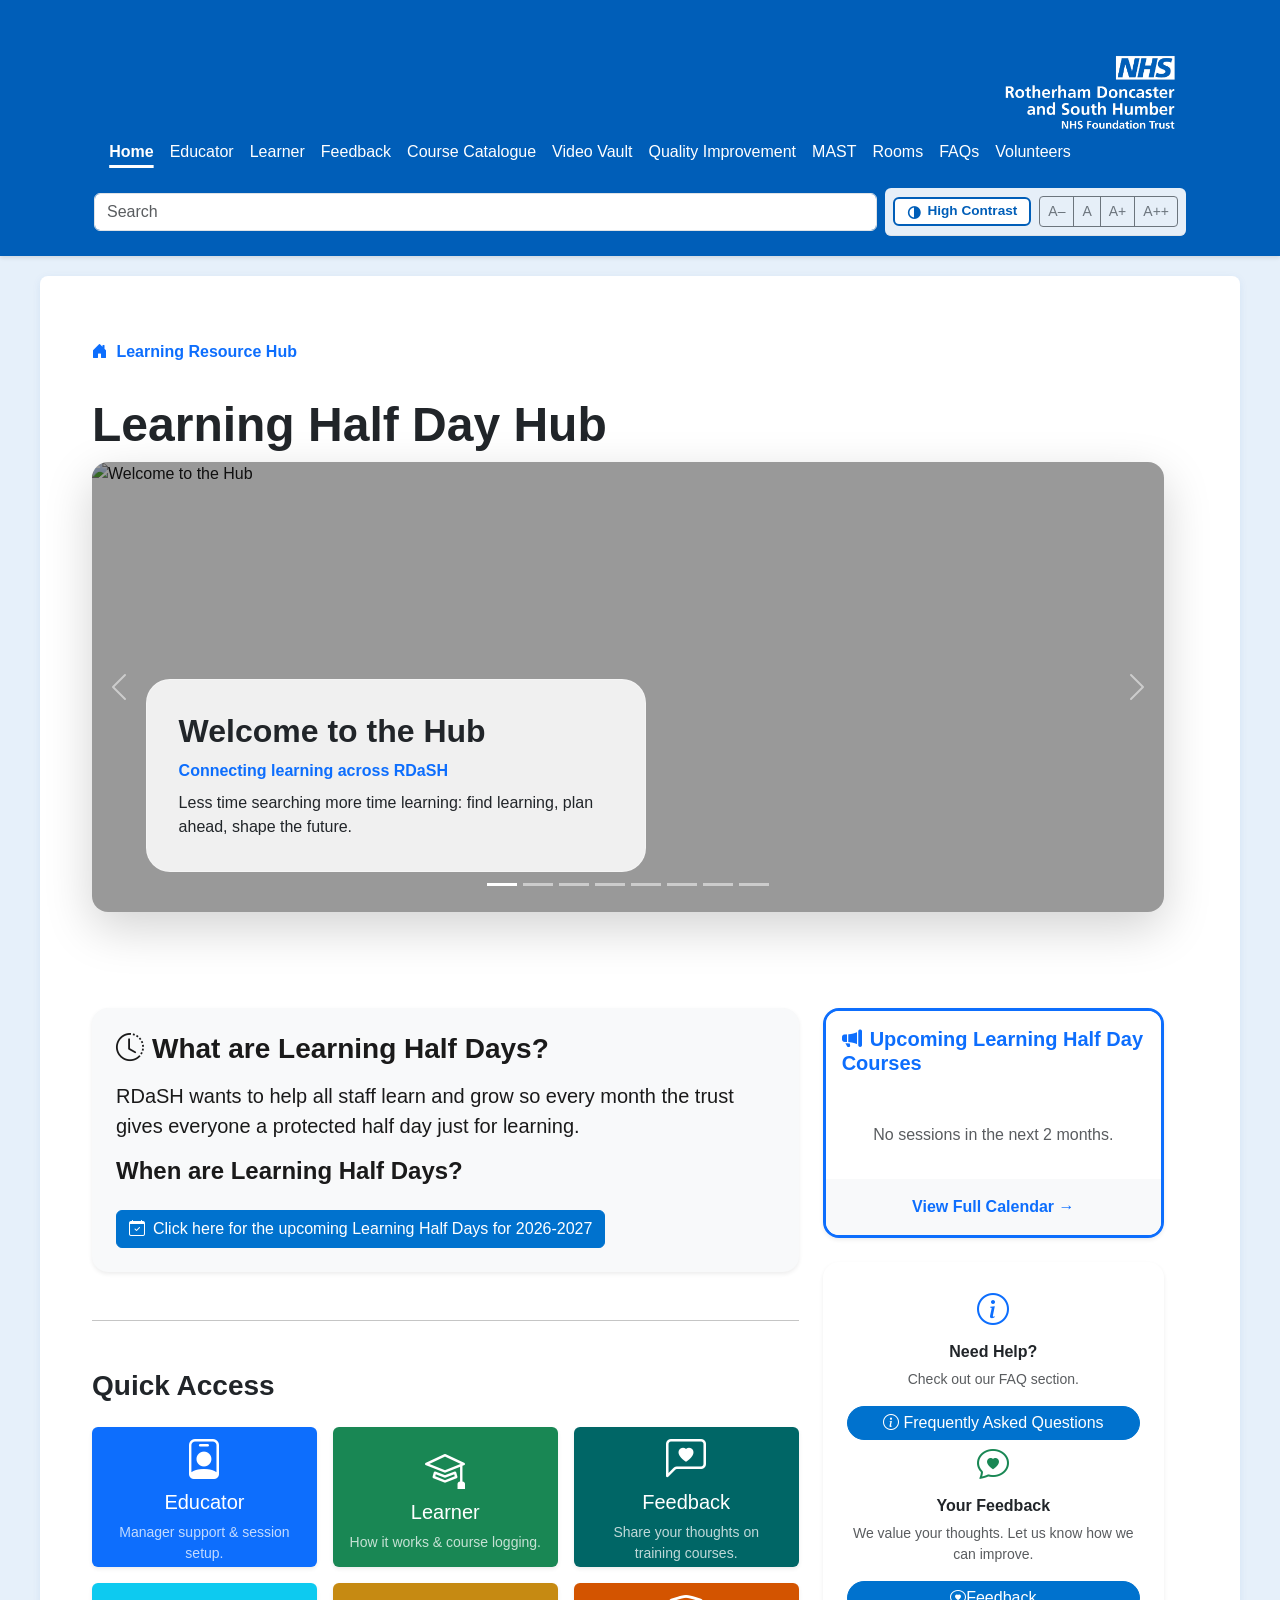
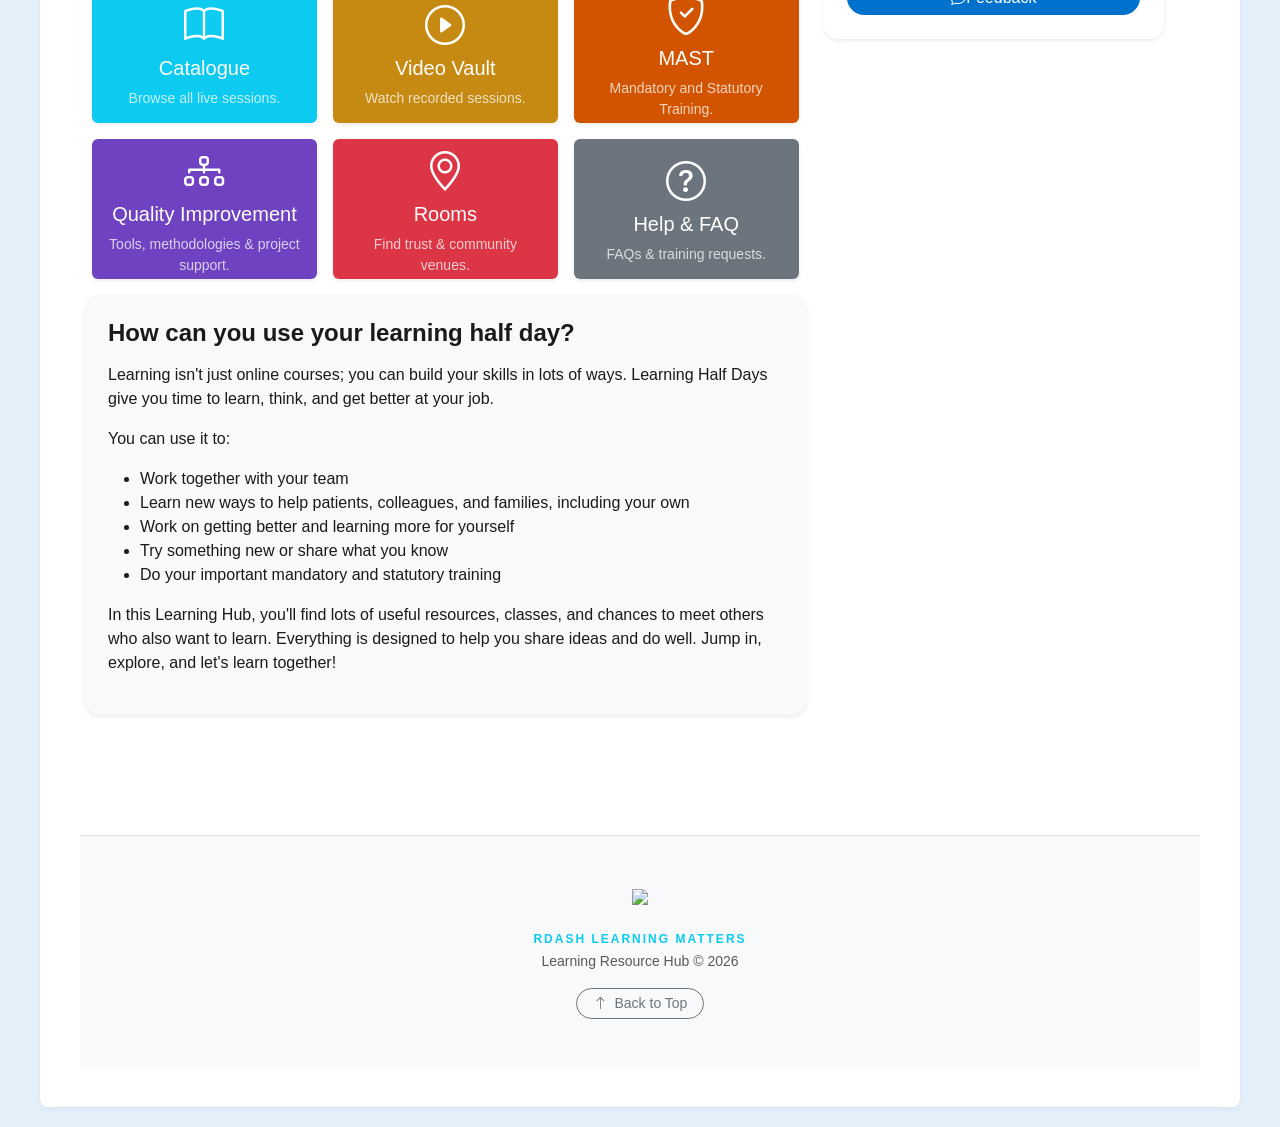
==== index.html @ 9086bdf9 "Testing changes" ====
<!DOCTYPE html>
<html lang="en">

<head>
  <meta charset="UTF-8">
  <title>RDASH Learning Hub</title>
  <meta name="viewport" content="width=device-width, initial-scale=1">
  <link rel="icon" href="/favicon-16x16.png" sizes="16x16">
  <!-- Bootstrap 5 -->
  <link rel="stylesheet" href="https://cdn.jsdelivr.net/npm/bootstrap@5.3.6/dist/css/bootstrap.min.css">
  <link rel="stylesheet" href="https://cdn.jsdelivr.net/npm/bootstrap-icons@1.11.3/font/bootstrap-icons.min.css">
  <!-- FullCalendar CSS -->
  <link href="https://cdn.jsdelivr.net/npm/fullcalendar@6.1.8/index.global.min.css" rel="stylesheet">
  <link rel="stylesheet" href="style/style.css">
</head>

<body>
  <!-- Shared header injected by JS -->
  <div id="header-mount"></div>

  <!-- ======================================================
  = Home SECTION =
  ========================================================= -->
  <div id="home" class="page active">
    <div class="container py-4">

      <div class="row mb-3">
        <div class="col">
          <nav aria-label="breadcrumb">
            <ol class="breadcrumb bg-transparent p-0">
              <li class="breadcrumb-item active fw-bold text-primary" aria-current="page">
                <i class="bi bi-house-door-fill me-1"></i> Learning Resource Hub
              </li>
            </ol>
          </nav>
        </div>
      </div>

      <div class="row align-items-start mb-5 text-center text-md-start">
        <div class="col-md-10">
          <h1 class="display-5 fw-bold text-dark">Learning Half Day Hub</h1>
        </div>

      <div class="row mb-5">
        <div class="col-12">
          <div id="hubCarousel" class="carousel slide rounded-4 shadow-lg overflow-hidden" data-bs-ride="carousel">
            <div class="carousel-indicators">
              <button type="button" data-bs-target="#hubCarousel" data-bs-slide-to="0" class="active" aria-current="true" aria-label="Slide 1"></button>
              <button type="button" data-bs-target="#hubCarousel" data-bs-slide-to="1" aria-label="Slide 2"></button>
              <button type="button" data-bs-target="#hubCarousel" data-bs-slide-to="2" aria-label="Slide 3"></button>
              <button type="button" data-bs-target="#hubCarousel" data-bs-slide-to="3" aria-label="Slide 4"></button>
              <button type="button" data-bs-target="#hubCarousel" data-bs-slide-to="4" aria-label="Slide 5"></button>
              <button type="button" data-bs-target="#hubCarousel" data-bs-slide-to="5" aria-label="Slide 6"></button>
              <button type="button" data-bs-target="#hubCarousel" data-bs-slide-to="6" aria-label="Slide 7"></button>
              <button type="button" data-bs-target="#hubCarousel" data-bs-slide-to="7" aria-label="Slide 8"></button>
            </div>

            <div class="carousel-inner">
              <!-- Slide 1: Welcome to the Hub -->
              <div class="carousel-item active" data-bs-interval="6000">
                <img src="Assets/Slide_Welcome.png" class="d-block w-100" alt="Welcome to the Hub">
                <div class="carousel-caption d-none d-md-flex text-start align-items-center">
                  <div class="caption-box glass-effect">
                    <h2 class="fw-bold mb-2">Welcome to the Hub</h2>
                    <p class="fw-semibold text-primary mb-2">Connecting learning across RDaSH</p>
                    <p class="mb-0">Less time searching more time learning: find learning, plan ahead, shape the future.</p>
                  </div>
                </div>
              </div>

              <!-- Slide 2: Connect and Learn with Peers -->
              <div class="carousel-item" data-bs-interval="6000">
                <img src="Assets/Slide_Connect.png" class="d-block w-100" alt="Connect and Learn with Peers">
                <div class="carousel-caption d-none d-md-flex text-start align-items-center">
                  <div class="caption-box glass-effect">
                    <h2 class="fw-bold mb-2">Learning Half Days</h2>
                    <p class="lead mb-0">A learning half day gives you time to connect and learn with your peers.</p>
                  </div>
                </div>
              </div>

              <!-- Slide 3: Study and Develop New Skills -->
              <div class="carousel-item" data-bs-interval="6000">
                <img src="Assets/Slide_Study.png" class="d-block w-100" alt="Study and Develop New Skills">
                <div class="carousel-caption d-none d-md-flex text-start align-items-center">
                  <div class="caption-box glass-effect">
                    <h2 class="fw-bold mb-2">Learning Half Days</h2>
                    <p class="lead mb-0">A learning half day can be time to study and develop new skills and understandings.</p>
                  </div>
                </div>
              </div>

              <!-- Slide 4: Interactive and Innovative Spaces -->
              <div class="carousel-item" data-bs-interval="6000">
                <img src="Assets/Slide_Interactive.png" class="d-block w-100" alt="Interactive and Innovative Spaces">
                <div class="carousel-caption d-none d-md-flex text-start align-items-center">
                  <div class="caption-box glass-effect">
                    <h2 class="fw-bold mb-2">Learning Half Days</h2>
                    <p class="lead mb-0">A learning half day can be interactive, fun and provide innovative spaces for grow.</p>
                  </div>
                </div>
              </div>

              <!-- Slide 5: Group Sessions for Wider Learning -->
              <div class="carousel-item" data-bs-interval="6000">
                <img src="Assets/Slide_Group.png" class="d-block w-100" alt="Group Sessions for Wider Learning">
                <div class="carousel-caption d-none d-md-flex text-start align-items-center">
                  <div class="caption-box glass-effect">
                    <h2 class="fw-bold mb-2">Learning Half Days</h2>
                    <p class="lead mb-0">A learning half day can include group sessions for wider learning.</p>
                  </div>
                </div>
              </div>

              <!-- Slide 6: Practical and Hands-On Observation -->
              <div class="carousel-item" data-bs-interval="6000">
                <img src="Assets/Slide1.png" class="d-block w-100" alt="Practical and Hands-On Learning">
                <div class="carousel-caption d-none d-md-flex text-start align-items-center">
                  <div class="caption-box glass-effect">
                    <h2 class="fw-bold mb-2">Learning Half Days</h2>
                    <p class="lead mb-0">A learning half day can be practical, you can observe, be hands on and have an opportunity to improve in your role.</p>
                  </div>
                </div>
              </div>

              <!-- Slide 7: Quality Improvement & Innovation -->
              <div class="carousel-item" data-bs-interval="7000">
                <img src="Assets/QI_Banner.png" class="d-block w-100" alt="Quality Improvement & Innovation">
                <div class="carousel-caption d-none d-md-flex text-start align-items-center">
                  <div class="caption-box glass-effect" style="border-left: 5px solid #6f42c1;">
                    <h2 class="fw-bold mb-3">Quality Improvement & Innovation</h2>
                    <p class="mb-3">Empowering teams to lead positive change, test new ideas, and enhance care.</p>
                    <div class="d-flex gap-2">
                      <a class="btn btn-primary btn-lg rounded-pill px-4" href="quality-improvement.html">
                        <i class="bi bi-diagram-3-fill me-2"></i>Quality Improvement Resources
                      </a>
                    </div>
                  </div>
                </div>
              </div>

              <!-- Slide 8: Learning Matters -->
              <div class="carousel-item" data-bs-interval="7000">
                <img src="Assets/Slide4.png" class="d-block w-100" alt="Learning Matters">
                <div class="carousel-caption d-none d-md-flex text-start align-items-center">
                  <div class="caption-box glass-effect">
                    <h2 class="fw-bold mb-2">Learning Matters</h2>
                    <p class="mb-3">Learning Matters, our trust newsletter with the latest opportunities and updates – a learning half day could include team discussions taken from these articles.</p>
                    <a class="btn btn-primary btn-lg rounded-pill px-4"
                      href="Assets/RDaSH Learning Matters January 2026.pdf" target="_blank">
                      <i class="bi bi-file-pdf me-2"></i>Read Latest Edition
                    </a>
                  </div>
                </div>
              </div>
            </div>

            <!-- Carousel Controls -->
            <button class="carousel-control-prev" type="button" data-bs-target="#hubCarousel" data-bs-slide="prev">
              <span class="carousel-control-prev-icon" aria-hidden="true"></span>
              <span class="visually-hidden">Previous</span>
            </button>
            <button class="carousel-control-next" type="button" data-bs-target="#hubCarousel" data-bs-slide="next">
              <span class="carousel-control-next-icon" aria-hidden="true"></span>
              <span class="visually-hidden">Next</span>
            </button>
          </div>
        </div>
      </div>

      <div class="row g-4">
        <div class="col-lg-8">

          <div class="p-4 bg-light rounded-4 shadow-sm mb-5">
            <h3 class="fw-bold mb-3"><i class="bi bi-clock-history me-2"></i>What are Learning Half Days?</h3>
            <p class="lead">RDaSH wants to help all staff learn and grow so every month the trust gives everyone a
              protected half day just for learning.</p>

            <h4 class="fw-bold mb-3">When are Learning Half Days?</h4>
            <button class="btn btn-primary mt-2" data-bs-toggle="modal" data-bs-target="#learningHalfDaysModal">
              <i class="bi bi-calendar-check me-2"></i>Click here for the upcoming Learning Half Days for 2026-2027
            </button>
          </div>

          <div class="modal fade" id="learningHalfDaysModal" tabindex="-1" aria-hidden="true">
            <div class="modal-dialog modal-dialog-centered">
              <div class="modal-content border-0 shadow-lg rounded-4">
                <div class="modal-header border-0 pb-0">
                  <div class="d-flex align-items-center">
                    <div class="bg-primary bg-opacity-10 p-2 rounded-3 me-3">
                      <i class="bi bi-clock-history text-primary fs-4"></i>
                    </div>
                    <h5 class="modal-title fw-bold text-dark">Learning Half Day Schedule</h5>
                  </div>
                  <button type="button" class="btn-close" data-bs-dismiss="modal" aria-label="Close"></button>
                </div>
                <div class="modal-body p-4">
                  <p class="text-muted small mb-4 text-center">Please note the alternating morning and afternoon
                    sessions below.</p>
                  <div class="learning-half-days-grid p-3 bg-light rounded-4 border">
                    <div><strong>28 January 2026</strong></div>
                    <div class="text-end text-primary fw-bold">9am to 1pm</div>
                    <div><strong>19 February 2026</strong></div>
                    <div class="text-end text-primary fw-bold">9am to 1pm</div>
                    <div><strong>17 March 2026</strong></div>
                    <div class="text-end text-primary fw-bold">9am to 1pm</div>
                    <hr class="grid-divider my-2">
                    <hr class="grid-divider my-2">
                    <div><strong>7 April 2026</strong></div>
                    <div class="text-end text-info fw-bold">1pm to 5pm</div>
                    <div><strong>6 May 2026</strong></div>
                    <div class="text-end text-info fw-bold">1pm to 5pm</div>
                    <div><strong>11 June 2026</strong></div>
                    <div class="text-end text-info fw-bold">1pm to 5pm</div>
                    <div><strong>29 July 2026</strong></div>
                    <div class="text-end text-info fw-bold">1pm to 5pm</div>
                    <div><strong>18 August 2026</strong></div>
                    <div class="text-end text-primary fw-bold">9am to 1pm</div>
                    <div><strong>30 September 2026</strong></div>
                    <div class="text-end text-info fw-bold">1pm to 5pm</div>
                    <div><strong>15 October 2026</strong></div>
                    <div class="text-end text-primary fw-bold">9am to 1pm</div>
                    <div><strong>12 November 2026</strong></div>
                    <div class="text-end text-primary fw-bold">9am to 1pm</div>
                    <div><strong>1 December 2026</strong></div>
                    <div class="text-end text-info fw-bold">1pm to 5pm</div>
                    <div><strong>14 January 2027</strong></div>
                    <div class="text-end text-primary fw-bold">9am to 1pm</div>
                    <div><strong>16 February 2027</strong></div>
                    <div class="text-end text-primary fw-bold">9am to 1pm</div>
                    <div><strong>31 March 2027</strong></div>
                    <div class="text-end text-info fw-bold">1pm to 5pm</div>
                  </div>
                  <div class="mt-4 p-3 bg-white border rounded-3 small shadow-sm">
                    <i class="bi bi-info-circle-fill text-primary me-2"></i>
                    <span class="text-muted">Staff are reminded to confirm attendance with line managers to ensure
                      clinical cover.</span>
                  </div>
                </div>
                <div class="modal-footer border-0 pt-0 pb-4 justify-content-center">
                  <button type="button" class="btn btn-secondary rounded-pill px-4"
                    data-bs-dismiss="modal">Close</button>
                  <button type="button" class="btn btn-primary rounded-pill px-4 shadow-sm" onclick="window.print()">
                    <i class="bi bi-printer me-2"></i>Print Schedule
                  </button>
                </div>
              </div>
            </div>
          </div>

          <hr class="my-5">

          <h2 class="h3 fw-bold text-dark mb-4">Quick Access</h2>
          <div class="row g-3">
            <div class="col-md-4">
              <a href="educator.html" class="card tile-card border-0 bg-primary text-white shadow-sm">
                <div class="card-body text-center p-3">
                  <i class="bi bi-person-badge fs-1 mb-2"></i>
                  <h5>Educator</h5>
                  <p class="small mb-0 opacity-75">Manager support & session setup.</p>
                </div>
              </a>
            </div>
            <div class="col-md-4">
              <a href="learner.html" class="card tile-card border-0 bg-success text-white shadow-sm">
                <div class="card-body text-center p-3">
                  <i class="bi bi-mortarboard fs-1 mb-2"></i>
                  <h5>Learner</h5>
                  <p class="small mb-0 opacity-75">How it works & course logging.</p>
                </div>
              </a>
            </div>
            <div class="col-md-4">
              <a href="feedback.html" class="card tile-card border-0 text-white shadow-sm"
                style="background-color: #006666;">
                <div class="card-body text-center p-3">
                  <i class="bi bi-chat-left-heart fs-1 mb-2"></i>
                  <h5>Feedback</h5>
                  <p class="small mb-0 opacity-75">Share your thoughts on training courses.</p>
                </div>
              </a>
            </div>

            <div class="col-md-4">
              <a href="course-catalogue.html" class="card tile-card border-0 bg-info text-white shadow-sm">
                <div class="card-body text-center p-3">
                  <i class="bi bi-book fs-1 mb-2"></i>
                  <h5>Catalogue</h5>
                  <p class="small mb-0 opacity-75">Browse all live sessions.</p>
                </div>
              </a>
            </div>
            <div class="col-md-4">
              <a href="video-vault.html" class="card tile-card border-0 text-white shadow-sm"
                style="background-color: #c68a12;">
                <div class="card-body text-center p-3">
                  <i class="bi bi-play-circle fs-1 mb-2"></i>
                  <h5>Video Vault</h5>
                  <p class="small mb-0 opacity-75">Watch recorded sessions.</p>
                </div>
              </a>
            </div>
            <div class="col-md-4">
              <a href="mast.html" class="card tile-card border-0 text-white shadow-sm"
                style="background-color: #d35400;">
                <div class="card-body text-center p-3">
                  <i class="bi bi-shield-check fs-1 mb-2"></i>
                  <h5>MAST</h5>
                  <p class="small mb-0 opacity-75">Mandatory and Statutory Training.</p>
                </div>
              </a>
            </div>
            <div class="col-md-4">
              <a href="quality-improvement.html" class="card tile-card border-0 text-white shadow-sm"
                style="background-color: #6f42c1;">
                <div class="card-body text-center p-3">
                  <i class="bi bi-diagram-3 fs-1 mb-2"></i>
                  <h5>Quality Improvement</h5>
                  <p class="small mb-0 opacity-75">Tools, methodologies & project support.</p>
                </div>
              </a>
            </div>
            <div class="col-md-4">
              <a href="rooms.html" class="card tile-card border-0 bg-danger text-white shadow-sm">
                <div class="card-body text-center p-3">
                  <i class="bi bi-geo-alt fs-1 mb-2"></i>
                  <h5>Rooms</h5>
                  <p class="small mb-0 opacity-75">Find trust & community venues.</p>
                </div>
              </a>
            </div>
            <div class="col-md-4">
              <a href="faqs.html" class="card tile-card border-0 bg-secondary text-white shadow-sm">
                <div class="card-body text-center p-3">
                  <i class="bi bi-question-circle fs-1 mb-2"></i>
                  <h5>Help & FAQ</h5>
                  <p class="small mb-0 opacity-75">FAQs & training requests.</p>
                </div>
              </a>
            </div>

            <div class="p-4 bg-light rounded-4 shadow-sm mb-5">
              <h4 class="fw-bold mb-3">How can you use your learning half day?</h4>
              <p>Learning isn't just online courses; you can build your skills in lots of ways. Learning Half Days give
                you time to learn, think, and get better at your job.</p>
              <p>You can use it to:</p>
              <ul>
                <li>Work together with your team</li>
                <li>Learn new ways to help patients, colleagues, and families, including your own</li>
                <li>Work on getting better and learning more for yourself</li>
                <li>Try something new or share what you know</li>
                <li>Do your important mandatory and statutory training</li>
              </ul>
              <p>In this Learning Hub, you'll find lots of useful resources, classes, and chances to meet others who
                also want to learn. Everything is designed to help you share ideas and do well. Jump in, explore, and
                let's learn together!</p>
            </div>
          </div>
        </div>

        <div class="col-lg-4">
          <div class="sticky-top" style="top: 20px; z-index: 10;">
            <div class="card shadow-sm rounded-4 overflow-hidden mb-4 border border-3 border-primary">
              <div class="card-header bg-white py-3 border-0">
                <h5 class="fw-bold mb-0 text-primary">
                  <i class="bi bi-megaphone-fill me-2"></i>Upcoming Learning Half Day Courses
                </h5>
              </div>
              <div class="card-body p-0">
                <div id="upcomingList" class="p-2"></div>
              </div>
              <div class="card-footer bg-light text-center border-0 py-3">
                <a href="course-catalogue.html" class="text-decoration-none fw-bold">
                  View Full Calendar →
                </a>
              </div>
            </div>

            <div class="card border-0 bg-white text-dark shadow-sm rounded-4 p-4 text-center">
              <i class="bi bi-info-circle fs-2 mb-2 text-primary"></i>
              <h6 class="fw-bold">Need Help?</h6>
              <p class="small text-muted">Check out our FAQ section.</p>
              <a href="faqs.html" class="btn btn-sm btn-primary rounded-pill px-3">
                <i class="bi bi-info-circle"></i> Frequently Asked Questions
              </a>
              <i class="bi bi-chat-heart fs-2 mb-2 text-success"></i>
              <h6 class="fw-bold">Your Feedback</h6>
              <p class="small text-muted">We value your thoughts. Let us know how we can improve.</p>
              <a href="feedback.html" class="btn btn-sm btn-primary rounded-pill px-3">
                <i class="bi bi-chat-heart"></i>Feedback
              </a>
            </div>
          </div>
        </div>
      </div>
    </div>
  </div>

  <!-- Shared footer & modal injected by JS -->
  <div id="modal-mount"></div>
  <div id="footer-mount"></div>

  <!-- JS libraries -->
  <script src="https://cdn.jsdelivr.net/npm/bootstrap@5.3.6/dist/js/bootstrap.bundle.min.js"></script>
  <script src="https://cdn.jsdelivr.net/npm/fullcalendar@6.1.8/index.global.min.js"></script>
  <!-- Core modules -->
  <script src="script/core/config.js"></script>
  <script src="script/core/data-loader.js"></script>
  <script src="script/core/navigation.js"></script>
  <script src="script/core/header.js"></script>
  <!-- Page module -->
  <script src="script/pages/home.js"></script>
  <script>
    document.addEventListener("DOMContentLoaded", initHomePage);
  </script>
</body>

</html>
---- style/style.css ----
/* ============================================================
   1. GLOBAL SETTINGS & ACCESSIBILITY
============================================================ */
body {
  font-family: Arial, sans-serif;
  background-color: #E8EDE3;
  transition: font-size 0.2s ease;
}

/* Base font scale applied via body class */
body.scale-small {
  font-size: 0.85rem;
}

body.scale-medium {
  font-size: 1rem;
}

body.scale-large {
  font-size: 1.15rem;
}

body.scale-xlarge {
  font-size: 1.3rem;
}

/* Ensure primary buttons scale with the body */
body[class*="scale-"] .btn-primary {
  font-size: 1em;
}

.gradient-text {
  color: #212121;
  /* Deep charcoal — high contrast */
  font-weight: 600;
  font-size: 1.5rem;
  text-shadow: 0 2px 4px rgba(255, 255, 255, 0.4);
  text-align: center;
}

/* ============================================================
   2. DASHBOARD TILES & CARDS
============================================================ */

/* Special "Dark Warning" Tile (Custom RDaSH Gold) */
a.card.tile-card.bg-warning.bg-warning-dark {
  background-color: #C68600 !important;
  color: #ffffff !important;
  border-color: #1f1f1f !important;
}

/* Deep selection to ensure nested text/spans in Gold tile stay white */
a.card.tile-card.bg-warning.bg-warning-dark .card-body,
a.card.tile-card.bg-warning.bg-warning-dark h3,
a.card.tile-card.bg-warning.bg-warning-dark span {
  color: #ffffff !important;
}

/* ============================================================
   3. UPCOMING SESSIONS & LISTS
============================================================ */
.learning-half-days-grid {
  display: grid;
  grid-template-columns: 1fr auto;
  gap: 0.5rem 1rem;
  max-width: 500px;
  margin: 0 auto;
}

.upcoming-item {
  border-left: 5px solid #005EB8;
  padding: 0.75rem 1rem;
  display: flex;
  justify-content: space-between;
}

.upcoming-title {
  font-weight: 600;
  font-size: 0.95rem;
  color: #212529;
}

.upcoming-meta {
  font-size: 0.75rem;
  color: #6c757d;
}

.upcoming-badge {
  background: #e7f1ff;
  color: #005EB8;
  padding: 0.25rem 0.6rem;
  border-radius: 12px;
  font-size: 0.75rem;
  white-space: nowrap;
  font-weight: 600;
}

.upcoming-left {
  display: flex;
  flex-direction: column;
}

.upcoming-right {
  display: flex;
  align-items: center;
}

/* ============================================================
   4. CAROUSEL & BANNERS
============================================================ */

/* Adds a dark overlay so white caption text is always readable */
.carousel-item::after {
  content: "";
  position: absolute;
  top: 0;
  bottom: 0;
  left: 0;
  right: 0;
  background: rgba(0, 0, 0, 0.4);
  z-index: 1;
}

.carousel-caption {
  z-index: 2;
  /* Sits above the dark overlay */
}

.carousel-item img {
  height: 525px;
  object-fit: cover;
  object-position: center;
}

/* ============================================================
   5. NAVIGATION (MAIN NAVBAR)
============================================================ */
.navbar {
  background-color: #0072ce; /* NHS Bright Blue */
  padding: 0.5rem 1rem;
}

.navbar-nav .nav-link {
  color: #ffffff !important;
  font-weight: 500;
  transition: opacity 0.2s ease;
}

.navbar-nav .nav-link:hover {
  text-decoration: underline;
  text-underline-offset: 8px;
}

.navbar-nav .nav-link.active {
  text-decoration: underline;
  font-weight: bold;
  text-decoration-thickness: 0.2rem;
  text-underline-offset: 8px;
}

/* Custom white toggler icon for blue background */
.navbar-toggler-icon {
  background-image: url("data:image/svg+xml;charset=utf8,%3Csvg viewBox='0 0 30 30' xmlns='http://www.w3.org/2000/svg'%3E%3Cpath stroke='rgba%28255, 255, 255, 1%29' stroke-width='2' stroke-linecap='round' stroke-miterlimit='10' d='M4 7h22M4 15h22M4 23h22'/%3E%3C/svg%3E");
}

.navbar-nav .nav-link {
  color: #ffffff !important;
  font-weight: 500;
  transition: opacity 0.2s ease;
}

.navbar-nav .nav-link:hover {
  opacity: 0.8;
}

.navbar-nav .dropdown-item {
  white-space: nowrap;
  display: flex;
  align-items: center;
  justify-content: space-between;
  padding: 0.6rem 1.25rem;
}

/* ============================================================
   6. NESTED SUBMENUS (HOVER LOGIC)
============================================================ */
.dropdown-submenu {
  position: relative;
}

/* Positions the 2nd level menu to the right of the 1st level */
.dropdown-submenu>.dropdown-menu {
  top: 0;
  left: 100%;
  margin-top: -1px;
  display: none;
  z-index: 9999;
  border-radius: 0.5rem;
  box-shadow: 0 4px 12px rgba(0, 0, 0, 0.1);
}

/* Reveals submenu on parent hover */
.dropdown-submenu:hover>.dropdown-menu {
  display: block;
}

/* Right-pointing arrow indicator for parents of submenus */
.submenu-toggle::after {
  content: "▶";
  font-size: 0.7rem;
  margin-left: 10px;
  opacity: 0.5;
}

/* ============================================================
   7. HEADER (BRANDING BAR)
============================================================ */
.nhs-header {
  background-color: #005eb8;
  /* NHS Blue */
  color: #ffffff;
  padding: 20px;
  text-align: center;
  position: sticky;
  top: 0;
  z-index: 1050;
  /* Ensuring it stays above submenus and pages */
  box-shadow: 0 2px 4px rgba(0, 0, 0, 0.1);
}

/* ============================================================
   8. PAGES & LAYOUT CONTAINERS
============================================================ */
/* Multi-page architecture: .page is always visible.
   The .active class is kept for backward compatibility but no longer needed. */
.page {
  padding: 40px;
  background-color: #ffffff;
  max-width: 1200px;
  margin: 20px auto;
  box-shadow: 0 4px 8px rgba(0, 0, 0, 0.1);
  border-radius: 8px;
}

.page.active {
  display: block;
}

/* Volunteers.html still uses SPA-style show/hide for its sub-pages.
   Add class="spa" to <body> on Volunteers.html to enable this. */
.spa .page:not(.active) {
  display: none;
}

/* ============================================================
   9. MODALS & OVERLAYS
============================================================ */
.modal-content {
  background-color: #fdfdfd;
  padding: 1.5rem;
  border: none;
  border-radius: 12px;
  box-shadow: 0 10px 40px rgba(0, 0, 0, 0.4);
}

/* ============================================================
   10. RESPONSIVE ADJUSTMENTS
============================================================ */
@media (max-width: 768px) {

  /* Un-stick the header on mobile to provide more reading space */
  .nhs-header {
    position: static;
    padding: 15px;
  }

  .page {
    margin: 10px;
    padding: 20px;
  }
}

/* ============================================================
   11. THEME ENGINE: CORE LOGIC
============================================================ */

/* Base styles that apply to all themes automatically */
body[class*="theme-"] .page,
body[class*="theme-"] .modal-content,
body[class*="theme-"] .card {
  background-color: var(--theme-surface, #ffffff);
  color: var(--theme-text, #1a1a1a);
  box-shadow: 0 2px 8px var(--theme-shadow, rgba(0, 0, 0, 0.05));
}

body[class*="theme-"] .nhs-header,
body[class*="theme-"] .navbar {
  background-color: var(--theme-primary);
  color: #ffffff;
}

body[class*="theme-"] .btn-primary {
  background-color: var(--theme-accent);
  border-color: var(--theme-accent);
  color: var(--theme-btn-text, #ffffff);
}

body[class*="theme-"] .btn-primary:hover {
  background-color: var(--theme-accent-hover);
  border-color: var(--theme-accent-hover);
}

body[class*="theme-"] .gradient-col {
  background: linear-gradient(to bottom, var(--theme-primary), var(--theme-bg));
  color: white;
}

/* ============================================================
   12. INDIVIDUAL THEME DEFINITIONS
============================================================ */

/* --- NHS BLUE (Standard) --- */
body.theme-blue {
  --theme-bg: #e6f0fa;
  --theme-primary: #005EB8;
  --theme-accent: #0072ce;
  --theme-accent-hover: #003087;
  --theme-shadow: rgba(0, 94, 184, 0.08);
}

body.theme-blue.dark-mode {
  --theme-bg: #0d1a26;
  --theme-surface: #162b3d;
  --theme-text: #f0f8ff;
  --theme-primary: #003087;
  --theme-accent: #41b6e6;
  --theme-btn-text: #000000;
}

/* --- CALM GREY --- */
body.theme-calm {
  --theme-bg: #f2f2f2;
  --theme-primary: #cccccc;
  --theme-accent: #4c4c4c;
  --theme-accent-hover: #2a2a2a;
}

body.theme-calm.dark-mode {
  --theme-bg: #1f1f1f;
  --theme-surface: #2b2b2b;
  --theme-text: #f2f2f2;
  --theme-primary: #4c4c4c;
  --theme-accent: #888888;
  --theme-btn-text: #000000;
}

/* --- HIGH CONTRAST (Accessibility Priority) --- */
/* Define CSS variables so the generic theme-engine rules also honour
   the high-contrast palette instead of falling back to white surfaces. */
body.theme-contrast {
  --theme-bg: #000000;
  --theme-surface: #000000;
  --theme-text: #ffffff;
  --theme-primary: #000000;
  --theme-accent: #ffff00;
  --theme-accent-hover: #ffea00;
  --theme-btn-text: #000000;
  --theme-shadow: rgba(255, 255, 0, 0.4);
  background-color: #000000 !important;
  color: #ffffff !important;
}

/* Core containers */
body.theme-contrast .page,
body.theme-contrast .modal-content,
body.theme-contrast .card {
  background-color: #000000 !important;
  color: #ffffff !important;
  border: 2px solid #ffff00 !important;
  box-shadow: none !important;
}

/* Header / navbar */
body.theme-contrast .nhs-header,
body.theme-contrast .navbar {
  background-color: #000000 !important;
  color: #ffff00 !important;
  border-bottom: 2px solid #ffff00 !important;
}

/* Buttons */
body.theme-contrast .btn-primary {
  background-color: #ffff00 !important;
  color: #000000 !important;
  border: 2px solid #ffff00 !important;
  font-weight: bold;
}

body.theme-contrast .btn-primary:hover {
  background-color: #ffffff !important;
  color: #000000 !important;
  border-color: #ffffff !important;
}

body.theme-contrast .btn-secondary,
body.theme-contrast .btn-outline-primary {
  background-color: #000000 !important;
  color: #ffff00 !important;
  border: 2px solid #ffff00 !important;
}

body.theme-contrast .btn-close {
  filter: invert(1);
}

/* Card sub-parts must not reintroduce white surfaces */
body.theme-contrast .card-header,
body.theme-contrast .card-footer,
body.theme-contrast .card-body {
  background-color: #000000 !important;
  color: #ffffff !important;
  border-color: #ffff00 !important;
}

/* Override Bootstrap background utilities that would hide text */
body.theme-contrast .bg-light,
body.theme-contrast .bg-white,
body.theme-contrast .bg-transparent {
  background-color: #000000 !important;
  color: #ffffff !important;
}

body.theme-contrast .text-dark,
body.theme-contrast .text-body,
body.theme-contrast .text-muted {
  color: #ffffff !important;
}

body.theme-contrast .text-primary {
  color: #ffff00 !important;
}

/* Dashboard tile cards — keep the coloured tiles but ensure readable text
   and a visible yellow border so they stand out on black. */
body.theme-contrast .tile-card {
  border: 2px solid #ffff00 !important;
  color: #ffffff !important;
}

body.theme-contrast .tile-card.bg-primary,
body.theme-contrast .tile-card.bg-success,
body.theme-contrast .tile-card.bg-info,
body.theme-contrast .tile-card.bg-danger,
body.theme-contrast .tile-card.bg-secondary,
body.theme-contrast .tile-card.bg-warning {
  background-color: #000000 !important;
  color: #ffff00 !important;
}

body.theme-contrast .tile-card .card-body,
body.theme-contrast .tile-card h3,
body.theme-contrast .tile-card span,
body.theme-contrast .tile-card i {
  color: #ffff00 !important;
}

body.theme-contrast .tile-card:hover,
body.theme-contrast .tile-card:focus {
  background-color: #1a1a1a !important;
  box-shadow: 0 0 0 3px #ffff00 !important;
}

/* Upcoming sessions list */
body.theme-contrast .upcoming-item {
  background-color: #000000 !important;
  border-left: 5px solid #ffff00 !important;
  color: #ffffff !important;
}

body.theme-contrast .upcoming-title {
  color: #ffffff !important;
}

body.theme-contrast .upcoming-meta {
  color: #cccccc !important;
}

body.theme-contrast .upcoming-badge {
  background: #000000 !important;
  color: #ffff00 !important;
  border: 1px solid #ffff00 !important;
}

/* Carousel captions / glass-effect boxes */
body.theme-contrast .glass-effect,
body.theme-contrast .caption-box {
  background: #000000 !important;
  color: #ffff00 !important;
  border: 2px solid #ffff00 !important;
  backdrop-filter: none !important;
  -webkit-backdrop-filter: none !important;
}

/* Control / accessibility toolbar */
body.theme-contrast .control-toolbar {
  background-color: #000000 !important;
  border-bottom: 2px solid #ffff00 !important;
}

/* Breadcrumbs */
body.theme-contrast .breadcrumb,
body.theme-contrast .breadcrumb-item,
body.theme-contrast .breadcrumb-item a {
  background-color: transparent !important;
  color: #ffff00 !important;
}

body.theme-contrast .breadcrumb-item.active {
  color: #ffffff !important;
}

/* Badges */
body.theme-contrast .badge {
  background-color: #ffff00 !important;
  color: #000000 !important;
  border: 1px solid #ffff00 !important;
}

/* Alerts */
body.theme-contrast .alert {
  background-color: #000000 !important;
  color: #ffffff !important;
  border: 2px solid #ffff00 !important;
}

/* List groups */
body.theme-contrast .list-group,
body.theme-contrast .list-group-item {
  background-color: #000000 !important;
  color: #ffffff !important;
  border-color: #ffff00 !important;
}

/* Accordion */
body.theme-contrast .accordion-item,
body.theme-contrast .accordion-button {
  background-color: #000000 !important;
  color: #ffff00 !important;
  border-color: #ffff00 !important;
}

body.theme-contrast .accordion-button:not(.collapsed) {
  background-color: #ffff00 !important;
  color: #000000 !important;
}

body.theme-contrast .accordion-body {
  color: #ffffff !important;
}

/* Nav links & dropdowns */
body.theme-contrast .nav-link,
body.theme-contrast .dropdown-item {
  color: #ffff00 !important;
}

body.theme-contrast .nav-link:hover,
body.theme-contrast .dropdown-item:hover {
  background-color: #ffff00 !important;
  color: #000000 !important;
}

body.theme-contrast .nav-link.active {
  color: #ffffff !important;
  border-bottom: 3px solid #ffff00 !important;
}

body.theme-contrast .dropdown-menu {
  background-color: #000000 !important;
  border: 2px solid #ffff00 !important;
}

/* Tables */
body.theme-contrast .table,
body.theme-contrast .table th,
body.theme-contrast .table td,
body.theme-contrast #mrTable,
body.theme-contrast #mrTable th,
body.theme-contrast #mrTable td {
  background-color: #000000 !important;
  color: #ffffff !important;
  border-color: #ffff00 !important;
}

body.theme-contrast .table tbody tr:nth-child(even),
body.theme-contrast #mrTable tbody tr:nth-child(even) {
  background-color: #1a1a1a !important;
}

body.theme-contrast .table tbody tr:hover,
body.theme-contrast #mrTable tbody tr:hover {
  background-color: #333300 !important;
}

/* Venue / training tabs */
body.theme-contrast #venueTabs .nav-link,
body.theme-contrast #trainingTab .nav-link {
  color: #ffff00 !important;
  background-color: #000000 !important;
  border: 2px solid #ffff00 !important;
}

body.theme-contrast #venueTabs .nav-link.active,
body.theme-contrast #trainingTab .nav-link.active {
  background-color: #ffff00 !important;
  color: #000000 !important;
}

/* Prospectus / catalogue cards */
body.theme-contrast .prospectus-card {
  background-color: #000000 !important;
  color: #ffffff !important;
  border: 2px solid #ffff00 !important;
  border-left: 5px solid #ffff00 !important;
}

body.theme-contrast .prospectus-card:hover {
  background-color: #1a1a1a !important;
}

/* Alphabet navigation buttons */
body.theme-contrast .alphabet-nav .btn {
  background-color: #000000 !important;
  color: #ffff00 !important;
  border: 2px solid #ffff00 !important;
}

body.theme-contrast .alphabet-nav .btn:hover {
  background-color: #ffff00 !important;
  color: #000000 !important;
}

/* Soft-info panels */
body.theme-contrast .bg-soft-info {
  background-color: #000000 !important;
  color: #ffff00 !important;
  border: 2px solid #ffff00 !important;
}

/* Gradient / heading text */
body.theme-contrast .gradient-text {
  color: #ffff00 !important;
  text-shadow: none !important;
}

/* Modal form controls */
body.theme-contrast .form-control,
body.theme-contrast .form-select {
  background-color: #000000 !important;
  color: #ffff00 !important;
  border: 2px solid #ffff00 !important;
}

body.theme-contrast .modal-header,
body.theme-contrast .modal-footer {
  border-color: #ffff00 !important;
  color: #ffff00 !important;
}

/* Links */
body.theme-contrast a {
  color: #ffff00 !important;
}

body.theme-contrast a:hover {
  color: #ffffff !important;
  text-decoration: underline;
}

/* Apply global background color to all themes */
body[class*="theme-"] {
  background-color: var(--theme-bg);
}

/* ============================================================
   13. MODALS (SPECIAL OVERRIDES)
============================================================ */
#cardModal .modal-body .card {
  width: 100%;
  max-width: 100%;
  margin: 0 auto;
  box-shadow: none;
  border: none;
}

/* ============================================================
   14. GLOBAL TEXT SCALING
============================================================ */
body.scale-small {
  font-size: 90%;
}

body.scale-medium {
  font-size: 100%;
}

body.scale-large {
  font-size: 115%;
}

body.scale-xlarge {
  font-size: 130%;
}

/* ============================================================
   15. ACCESSIBILITY TOOLBAR
============================================================ */
.control-toolbar {
  background-color: rgba(255, 255, 255, 0.9);
  border-bottom: 1px solid #dee2e6;
  z-index: 1000;
  backdrop-filter: blur(5px);
  /* Adds a modern touch */
}

body.dark-mode .control-toolbar {
  background-color: rgba(18, 18, 18, 0.9);
  border-bottom: 1px solid #444;
}

/* --- NHS High Contrast Toggle Button --- */
.nhs-contrast-toggle {
  display: inline-flex;
  align-items: center;
  gap: 0.4rem;
  background-color: #ffffff;
  color: #005EB8;
  border: 2px solid #005EB8;
  border-radius: 6px;
  padding: 0.3rem 0.75rem;
  font-size: 0.85rem;
  font-weight: 700;
  line-height: 1.2;
  cursor: pointer;
  transition: background-color 0.2s ease, color 0.2s ease,
    border-color 0.2s ease, box-shadow 0.2s ease;
}

.nhs-contrast-toggle .contrast-toggle-icon {
  font-size: 1rem;
  line-height: 1;
}

.nhs-contrast-toggle:hover,
.nhs-contrast-toggle:focus {
  background-color: #003087;
  color: #ffffff;
  border-color: #003087;
  box-shadow: 0 0 0 3px rgba(0, 94, 184, 0.35);
  outline: none;
}

/* Active (high contrast ON) state — NHS yellow accent */
.nhs-contrast-toggle.is-active {
  background-color: #ffff00;
  color: #000000;
  border-color: #000000;
}

.nhs-contrast-toggle.is-active:hover,
.nhs-contrast-toggle.is-active:focus {
  background-color: #ffea00;
  color: #000000;
  border-color: #000000;
  box-shadow: 0 0 0 3px rgba(255, 255, 0, 0.45);
}

/* When high contrast theme is active, keep the button legible */
body.theme-contrast .nhs-contrast-toggle {
  background-color: #000000;
  color: #ffff00;
  border-color: #ffff00;
}

body.theme-contrast .nhs-contrast-toggle:hover,
body.theme-contrast .nhs-contrast-toggle:focus {
  background-color: #ffff00;
  color: #000000;
  border-color: #ffff00;
}

body.theme-contrast .nhs-contrast-toggle.is-active {
  background-color: #ffff00;
  color: #000000;
  border-color: #ffff00;
}

/* ============================================================
   16. BANNERS & BRANDING IMAGES
============================================================ */
.banner-wrapper {
  position: relative;
  width: 100%;
  overflow: hidden;
}

.Banner_image {
  width: 100%;
  height: auto;
  display: block;
  padding: 10px 0;
}

/* Responsive overlay that stays readable on all screens */
.banner-text-overlay {
  position: absolute;
  bottom: 4vw;
  left: 5vw;
  color: #ffffff;
  font-size: clamp(0.75rem, 2vw, 2rem);
  font-weight: bold;
  background-color: rgba(0, 0, 0, 0.4);
  padding: 0.5em 1em;
  border-radius: 6px;
  max-width: 85vw;
  box-sizing: border-box;
  text-shadow: 1px 1px 3px rgba(0, 0, 0, 0.5);
}

/* ============================================================
   17. LOGO FADING ANIMATION
============================================================ */
.logo-container {
  position: relative;
  width: 200px;
  height: 200px;
  margin: 0 auto;
}

/* Header brand row: left logo + title + right logo */
.brand-row {
  display: flex;
  align-items: center;
  justify-content: space-between;
  gap: 1rem;
  padding-top: 2rem;
}

.brand-row h1 {
  flex: 1;
  text-align: center;
  margin: 0;
}

.header-logo-right {
  margin: 0 0 0 auto;
}

/* Right-aligned logo in the brand row, aligned with the title */
.header-right-logo {
  height: 80px;
  width: auto;
  object-fit: contain;
  margin-left: auto;
}

/* Static (non-animated) logos in the header should always be visible */
.static-logo .logo {
  opacity: 1;
  animation: none;
}

.logo {
  position: absolute;
  top: 0;
  left: 0;
  width: 200%;
  height: 200%;
  object-fit: contain;
  opacity: 0;
  animation-duration: 8s;
  animation-iteration-count: infinite;
  animation-timing-function: ease-in-out;
}


/* ============================================================
   18. FOOTER & GLOBAL ALIGNMENT
============================================================ */
footer {
  flex-shrink: 0;
  /* Ensures footer stays at the bottom */
  background-color: #f8f9fa;
  width: 100%;
}

.footer_image {
  width: 100%;
  height: auto;
  display: block;
}

/* Global Utility: Flex centering helper */
.flex-center {
  display: flex;
  justify-content: center;
  align-items: center;
  text-align: center;
}


/* ============================================================
   19. MEETING ROOM DIRECTORY (WIDGET)
============================================================ */
#mr-directory-widget {
  font-family: inherit;
  margin: 20px 0;
  background: #fff;
}

#mr-directory-widget .mr-search-input {
  width: 100%;
  padding: 12px;
  margin-bottom: 15px;
  border: 1px solid #ccc;
  border-radius: 6px;
  font-size: 16px;
}

#mr-directory-widget .mr-table-wrapper {
  overflow-x: auto;
  border: 1px solid #eee;
  border-radius: 8px;
}

#mrTable {
  width: 100%;
  border-collapse: collapse;
  font-size: 0.95rem;
}

#mrTable th {
  background-color: #0056b3;
  color: #ffffff;
  padding: 12px;
  text-align: left;
  font-weight: 600;
}

#mrTable td {
  padding: 12px;
  border-bottom: 1px solid #f0f0f0;
  vertical-align: top;
}

#mrTable tbody tr:nth-child(even) {
  background-color: #f9f9f9;
}

#mrTable tbody tr:hover {
  background-color: #fff5f5;
}

.venue-site-label {
  display: block;
  font-weight: 800;
  color: #212529;
}

.venue-sub-label {
  font-size: 0.75rem;
  color: #6c757d;
}

.contact-link {
  display: inline-block;
  color: #dc3545;
  text-decoration: none;
  font-weight: 600;
}

.capacity-pill {
  background-color: #f8f9fa;
  border: 1px solid #dee2e6;
  border-radius: 50rem;
  padding: 0.25rem 0.75rem;
  font-weight: 700;
  color: #dc3545;
}

/* ============================================================
   20. COURSE CATALOGUE & PROSPECTUS
============================================================ */
.prospectus-card {
  border-radius: 1rem;
  border-left: 5px solid #0dcaf0;
  transition: transform 0.2s ease, box-shadow 0.2s ease;
  margin-bottom: 1rem;
}

.prospectus-card:hover {
  transform: translateX(10px);
  background-color: #f8fdff;
  box-shadow: 0 4px 12px rgba(0, 0, 0, 0.05);
}

.alphabet-nav .btn {
  width: 32px;
  height: 32px;
  padding: 0;
  font-weight: bold;
  border-radius: 50%;
  margin: 2px;
  transition: all 0.2s;
}

.alphabet-nav .btn:hover {
  background: #0dcaf0;
  color: white;
}

.bg-soft-info {
  background-color: #e0f7fa;
  color: #087990;
}

/* ============================================================
   21. DASHBOARD TILES & CARDS
============================================================ */
.tile-card {
  height: 140px;
  border: 0;
  transition: transform 0.3s cubic-bezier(0.4, 0, 0.2, 1), box-shadow 0.3s ease;
  text-decoration: none !important;
  display: flex;
  align-items: center;
  justify-content: center;
}

.tile-card:hover,
.tile-card:focus {
  transform: translateY(-8px) scale(1.02);
  box-shadow: 0 15px 30px rgba(0, 0, 0, 0.12) !important;
}

.tile-title {
  font-size: 1.1rem;
  font-weight: 700;
}

.tile-desc {
  font-size: 0.8rem;
  line-height: 1.2;
}

/* ============================================================
   22. CAROUSEL & VISUAL EFFECTS
============================================================ */
#hubCarousel .carousel-item img {
  height: 450px;
  object-fit: cover;
  object-position: center;
}

.carousel-caption {
  left: 5%;
  right: auto;
  text-align: left;
  z-index: 10;
}

.glass-effect {
  background: rgba(255, 255, 255, 0.85) !important;
  backdrop-filter: blur(10px);
  -webkit-backdrop-filter: blur(10px);
  border: 1px solid rgba(255, 255, 255, 0.3);
  padding: 2rem;
  border-radius: 1.5rem;
  color: #212529 !important;
  max-width: 500px;
}

#hubCarousel .carousel-control-prev,
#hubCarousel .carousel-control-next {
  z-index: 12;
  width: 5%;
}

/* ============================================================
   23. LEARNER & MANAGER GUIDES (F2F PORTAL)
============================================================ */
#Learner .badge.rounded-circle {
  width: 45px;
  height: 45px;
  display: flex;
  align-items: center;
  justify-content: center;
  font-size: 1.2rem;
  font-weight: 800;
  box-shadow: 0 4px 10px rgba(0, 0, 0, 0.1);
}

/* 1. The "Inverted" look for UNSELECTED (Inactive) options */
#trainingTab .nav-link {
  color: #198754 !important;
  /* Green text */
  background-color: #e8f5e9 !important;
  /* Very light green background */
  font-weight: bold;
  border: 1px solid #198754 !important;
  /* Subtle green border */
  margin: 0 5px;
  /* Adds a little gap between the pills */
  transition: all 0.3s ease;
}

/* 2. The SELECTED (Active) option */
#trainingTab #staff-tab.active,
#trainingTab #manager-tab.active {
  background-color: #198754 !important;
  /* Solid Green */
  color: #ffffff !important;
  /* White text */
  border: 1px solid #198754 !important;
}

/* 3. Hover effect for unselected options */
#trainingTab .nav-link:hover:not(.active) {
  background-color: #c8e6c9 !important;
  /* Slightly darker light green on hover */
}

.guide-step img {
  transition: transform 0.3s ease;
  cursor: zoom-in;
}

.guide-step img:hover {
  transform: scale(1.02);
}

/* ============================================================
   24. STICKY LOGIC & Z-INDEX MANAGEMENT
============================================================ */
/* Ensure Header stays on top */
header,
.navbar,
.nhs-header {
  z-index: 1050 !important;
}

/* Sidebar FAQ / Feedback stickiness */
.sticky-top {
  top: 90px !important;
  /* Offset for Header height */
  z-index: 100;
}

/* ============================================================
   25. VIDEO VAULT
============================================================ */
.video-cat-card {
  transition: var(--transition-smooth);
  border-top: 4px solid transparent !important;
}

.video-cat-card:hover {
  transform: translateY(-10px);
  box-shadow: 0 15px 30px rgba(0, 0, 0, 0.1) !important;
  border-top-color: #ffc107 !important;
}

/* ============================================================
   26. MODAL ENHANCEMENTS
============================================================ */
#classModal .modal-content {
  border: none;
  overflow: hidden;
  border-radius: 1.5rem;
}

#classModal .modal-header {
  background-color: #f8f9fa;
}

#modalDetails dt {
  color: #6c757d;
  font-size: 0.75rem;
  text-transform: uppercase;
  letter-spacing: 0.5px;
}

#modalDetails dd {
  font-weight: 700;
  margin-bottom: 1rem;
}

/* Ensure the "next 4 weeks" cards handle the larger text properly */
#upcomingListCatalogue .card {
  min-height: 220px;
  /* Slightly taller for larger text */
  transition: var(--transition-smooth);
}

#upcomingListCatalogue .card:hover {
  transform: translateY(-5px);
  box-shadow: 0 10px 20px rgba(0, 0, 0, 0.1) !important;
}

/* Make the scrolling container a bit roomier */
#upcomingListCatalogue {
  padding-top: 10px;
  padding-bottom: 15px;
}




/* Ensure the navbar container doesn't stretch vertically */
.nhs-header .navbar {
  padding-top: 0;
  padding-bottom: 0;
}

/* Set a fixed height for the logo in the header to prevent gaps */
.nhs-header .logo-container {
  width: 60px;
  /* Adjust this to your preferred logo size */
  height: 60px;
  position: relative;
  flex-shrink: 0;
}

/* On mobile, let the menu expand naturally */
@media (max-width: 991px) {
  .logo-container {
    width: auto !important;
  }
}

/* Venue Tab Red Styling */
#venueTabs .nav-link {
  color: #d5281b !important;
  /* NHS Red */
  background-color: #fff1f1 !important;
  /* Very light red */
  font-weight: bold;
  border: 1px solid #d5281b !important;
  margin: 0 5px;
  transition: all 0.3s ease;
}

#venueTabs .nav-link.active {
  background-color: #d5281b !important;
  color: #ffffff !important;
  border: 1px solid #d5281b !important;
}

#venueTabs .nav-link:hover:not(.active) {
  background-color: #ffb0a8 !important;
}

/* ============================================================
   CALENDAR & FULLCALENDAR CUSTOM STYLES
============================================================ */
.fc {
  font-family: inherit;
}

/* Toolbar button styling */
.fc .fc-button-primary {
  background-color: #0072ce;
  border-color: #0072ce;
  color: #ffffff;
  border-radius: 20px;
  padding: 0.4rem 1rem;
  font-weight: 600;
  font-size: 0.85rem;
  text-transform: capitalize;
  box-shadow: 0 2px 4px rgba(0, 114, 206, 0.2);
  transition: all 0.2s ease;
}

.fc .fc-button-primary:hover,
.fc .fc-button-primary:focus {
  background-color: #005eb8 !important;
  border-color: #005eb8 !important;
  box-shadow: 0 4px 8px rgba(0, 94, 184, 0.3);
}

.fc .fc-button-primary:disabled {
  background-color: #8bbce5;
  border-color: #8bbce5;
}

.fc .fc-button-primary.fc-button-active {
  background-color: #003087 !important;
  border-color: #003087 !important;
  font-weight: 700;
}

.fc .fc-toolbar-title {
  font-size: 1.4rem;
  font-weight: 700;
  color: #212529;
}

/* Agenda List View Styling */
.fc-theme-standard .fc-list {
  border: 1px solid #e2e8f0;
  border-radius: 12px;
  overflow: hidden;
}

.fc .fc-list-day-cushion {
  background-color: #edf5ff !important;
  color: #005eb8 !important;
  font-weight: 700;
  padding: 0.75rem 1.25rem !important;
  font-size: 0.95rem;
}

.fc .fc-list-event {
  cursor: pointer;
  transition: background-color 0.15s ease;
}

.fc .fc-list-event:hover td {
  background-color: #f1f7ff !important;
}

.fc .fc-list-event-time {
  font-weight: 700;
  color: #005EB8;
  font-size: 0.9rem;
  padding: 0.85rem 1.25rem !important;
  white-space: nowrap;
  width: 140px;
}

.fc .fc-list-event-title {
  padding: 0.85rem 1.25rem !important;
  font-size: 0.95rem;
  font-weight: 500;
  color: #212529;
}

.fc .fc-list-event-dot {
  border-color: #0072ce !important;
  margin-right: 10px;
}

.fc .fc-list-empty {
  padding: 3rem 1rem;
  text-align: center;
  color: #6c757d;
  font-size: 1rem;
  background-color: #f8fafc;
}

/* Month Grid "+more" Popover Styling */
.fc .fc-daygrid-more-link {
  font-size: 0.75rem;
  font-weight: 600;
  color: #0072ce;
  background: #e7f1ff;
  padding: 2px 6px;
  border-radius: 10px;
  margin-top: 2px;
  display: inline-block;
}

.fc-popover {
  border: 0 !important;
  border-radius: 16px !important;
  box-shadow: 0 10px 30px rgba(0, 0, 0, 0.18) !important;
  overflow: hidden;
  z-index: 1050;
}

.fc-popover-header {
  background-color: #0072ce !important;
  color: #ffffff !important;
  padding: 0.6rem 1rem !important;
  font-weight: 700;
}

.fc-popover-body {
  padding: 0.75rem !important;
  max-height: 320px;
  overflow-y: auto;
}
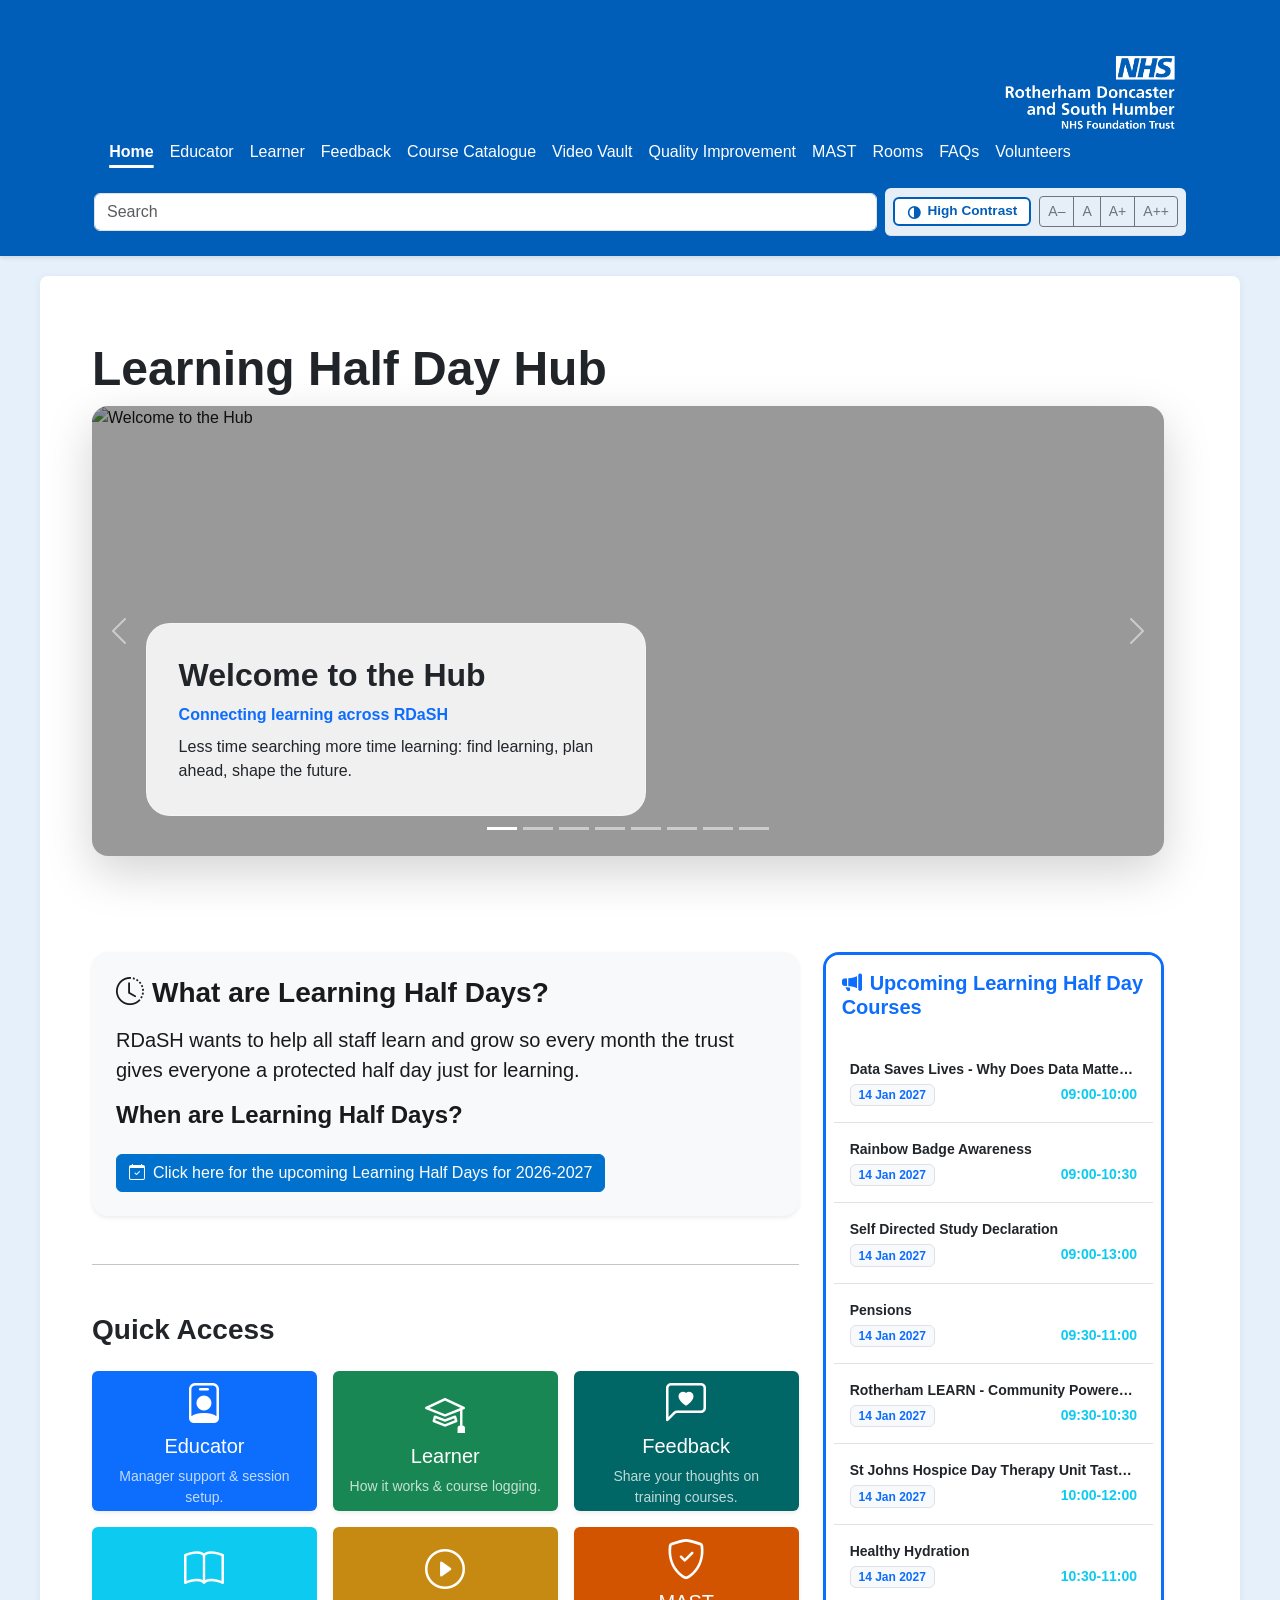
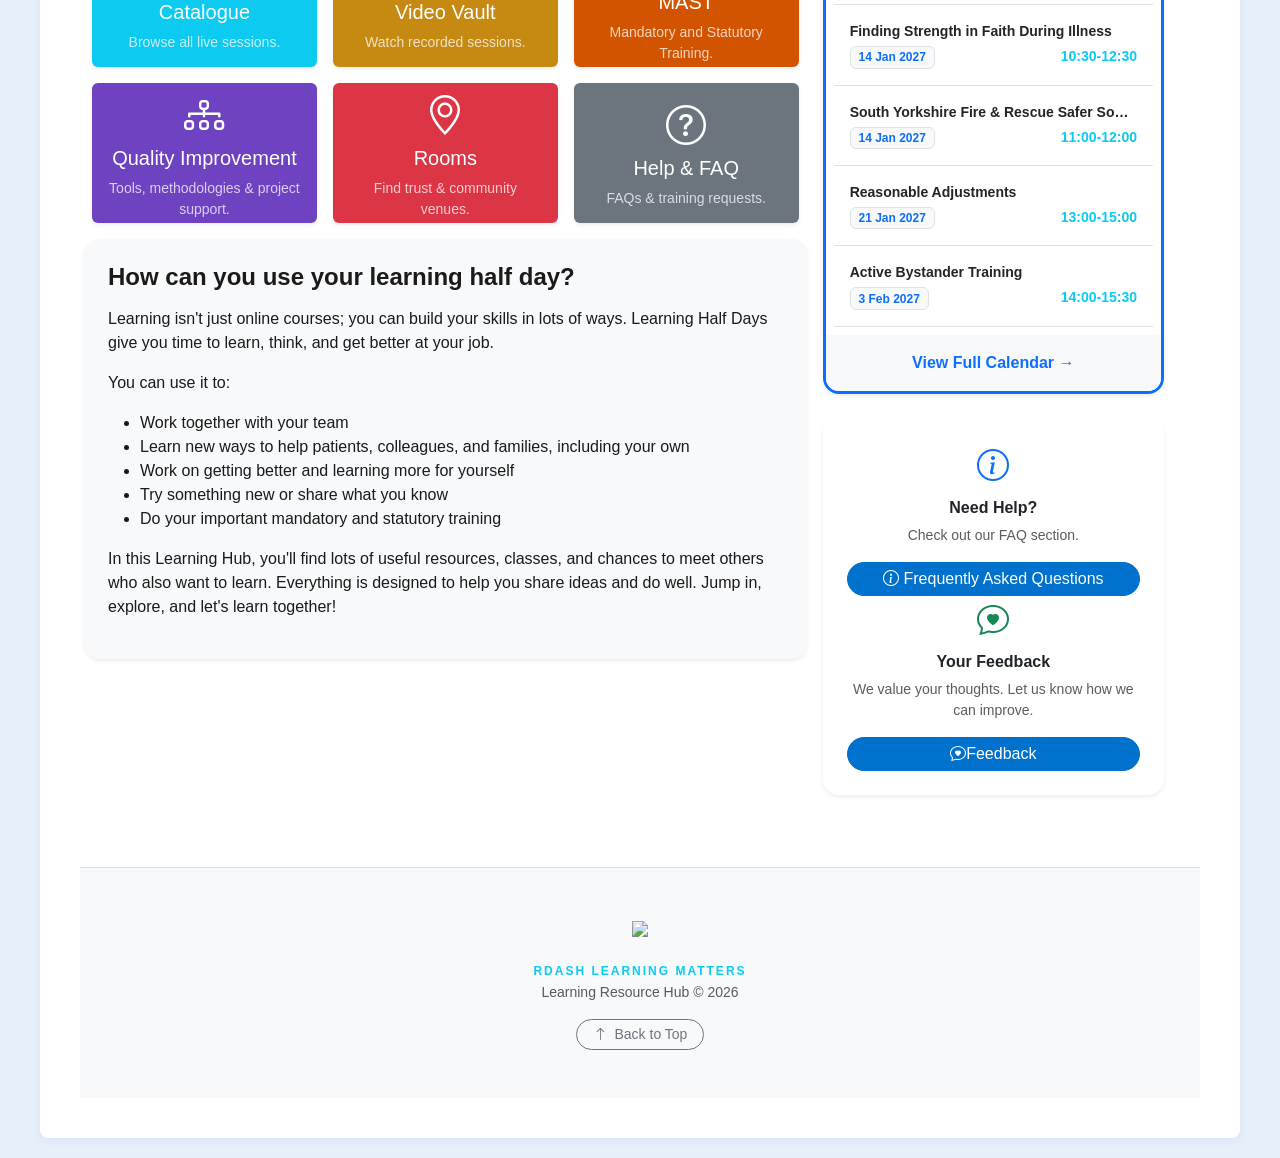
==== commit 3f3e3704: "Updated educator page" ====
--- a/index.html
+++ b/index.html
@@ -23,18 +23,6 @@
   ========================================================= -->
   <div id="home" class="page active">
     <div class="container py-4">
-
-      <div class="row mb-3">
-        <div class="col">
-          <nav aria-label="breadcrumb">
-            <ol class="breadcrumb bg-transparent p-0">
-              <li class="breadcrumb-item active fw-bold text-primary" aria-current="page">
-                <i class="bi bi-house-door-fill me-1"></i> Learning Resource Hub
-              </li>
-            </ol>
-          </nav>
-        </div>
-      </div>
 
       <div class="row align-items-start mb-5 text-center text-md-start">
         <div class="col-md-10">
--- a/style/style.css
+++ b/style/style.css
@@ -1389,4 +1389,169 @@
   padding: 0.75rem !important;
   max-height: 320px;
   overflow-y: auto;
+}
+
+/* ============================================================
+   27. LHD SYSTEM PLAN — EDUCATOR PAGE
+============================================================ */
+.lhd-section-title {
+  color: #005EB8;
+  font-weight: 700;
+  border-bottom: 2px solid #005EB8;
+  padding-bottom: 0.35rem;
+  margin-bottom: 1rem;
+}
+
+.lhd-legend .lhd-legend-item {
+  display: inline-flex;
+  align-items: center;
+  gap: 0.4rem;
+  font-size: 0.85rem;
+  margin-right: 1.25rem;
+  font-weight: 600;
+}
+
+.lhd-swatch {
+  display: inline-block;
+  width: 16px;
+  height: 16px;
+  border-radius: 4px;
+  border: 1px solid rgba(0, 0, 0, 0.15);
+}
+
+.lhd-swatch.standard {
+  background-color: #ffffff;
+}
+
+.lhd-swatch.blue {
+  background-color: #dae8fc;
+}
+
+.lhd-swatch.peach {
+  background-color: #ffd9b3;
+}
+
+/* The big recording table */
+.lhd-table {
+  font-size: 0.78rem;
+  vertical-align: middle;
+}
+
+.lhd-table thead th {
+  background-color: #005EB8;
+  color: #fff;
+  font-weight: 700;
+  border-color: #003087;
+  white-space: nowrap;
+}
+
+.lhd-table tbody td {
+  white-space: nowrap;
+}
+
+.lhd-table .col-blue {
+  background-color: #eef4fc;
+}
+
+.lhd-table .col-peach {
+  background-color: #fff3e0;
+}
+
+.lhd-table .row-blank {
+  background-color: #f8f9fa;
+  color: #9aa0a6;
+  font-style: italic;
+}
+
+.lhd-table .row-example {
+  border-left: 4px solid #198754;
+}
+
+.lhd-table .row-example-alt {
+  border-left: 4px solid #0dcaf0;
+}
+
+/* Example entry cards */
+.lhd-example-card {
+  border-radius: 1rem;
+  border-left: 5px solid #005EB8;
+  transition: transform 0.2s ease, box-shadow 0.2s ease;
+}
+
+.lhd-example-card:hover {
+  transform: translateY(-3px);
+  box-shadow: 0 8px 20px rgba(0, 0, 0, 0.08);
+}
+
+.lhd-example-card.new-course {
+  border-left-color: #198754;
+}
+
+.lhd-example-card.existing-course {
+  border-left-color: #0dcaf0;
+}
+
+.lhd-example-card dt {
+  color: #6c757d;
+  font-size: 0.75rem;
+  text-transform: uppercase;
+  letter-spacing: 0.5px;
+  margin-bottom: 0.15rem;
+}
+
+.lhd-example-card dd {
+  font-weight: 700;
+  margin-bottom: 0.65rem;
+}
+
+/* Toolkit step badges */
+.lhd-step-badge {
+  width: 40px;
+  height: 40px;
+  display: flex;
+  align-items: center;
+  justify-content: center;
+  font-size: 1.1rem;
+  font-weight: 800;
+  border-radius: 50%;
+  flex-shrink: 0;
+  background-color: #005EB8;
+  color: #fff;
+  box-shadow: 0 4px 10px rgba(0, 94, 184, 0.2);
+}
+
+.lhd-tip-list li::marker {
+  color: #0072ce;
+}
+
+.lhd-guidance-list li::marker {
+  color: #d5281b;
+}
+
+/* Theme-aware adjustments */
+body[class*="theme-"] .lhd-section-title {
+  color: var(--theme-accent, #005EB8);
+  border-bottom-color: var(--theme-accent, #005EB8);
+}
+
+body[class*="theme-"] .lhd-table thead th {
+  background-color: var(--theme-accent, #005EB8);
+  border-color: var(--theme-accent-hover, #003087);
+  color: var(--theme-btn-text, #fff);
+}
+
+body[class*="theme-"] .lhd-step-badge {
+  background-color: var(--theme-accent, #005EB8);
+  color: var(--theme-btn-text, #fff);
+}
+
+body.theme-contrast .lhd-table,
+body.theme-contrast .lhd-table th,
+body.theme-contrast .lhd-table td {
+  border-color: #ffff00 !important;
+}
+
+body.theme-contrast .lhd-table .col-blue,
+body.theme-contrast .lhd-table .col-peach {
+  background-color: #2b2b2b !important;
 }
